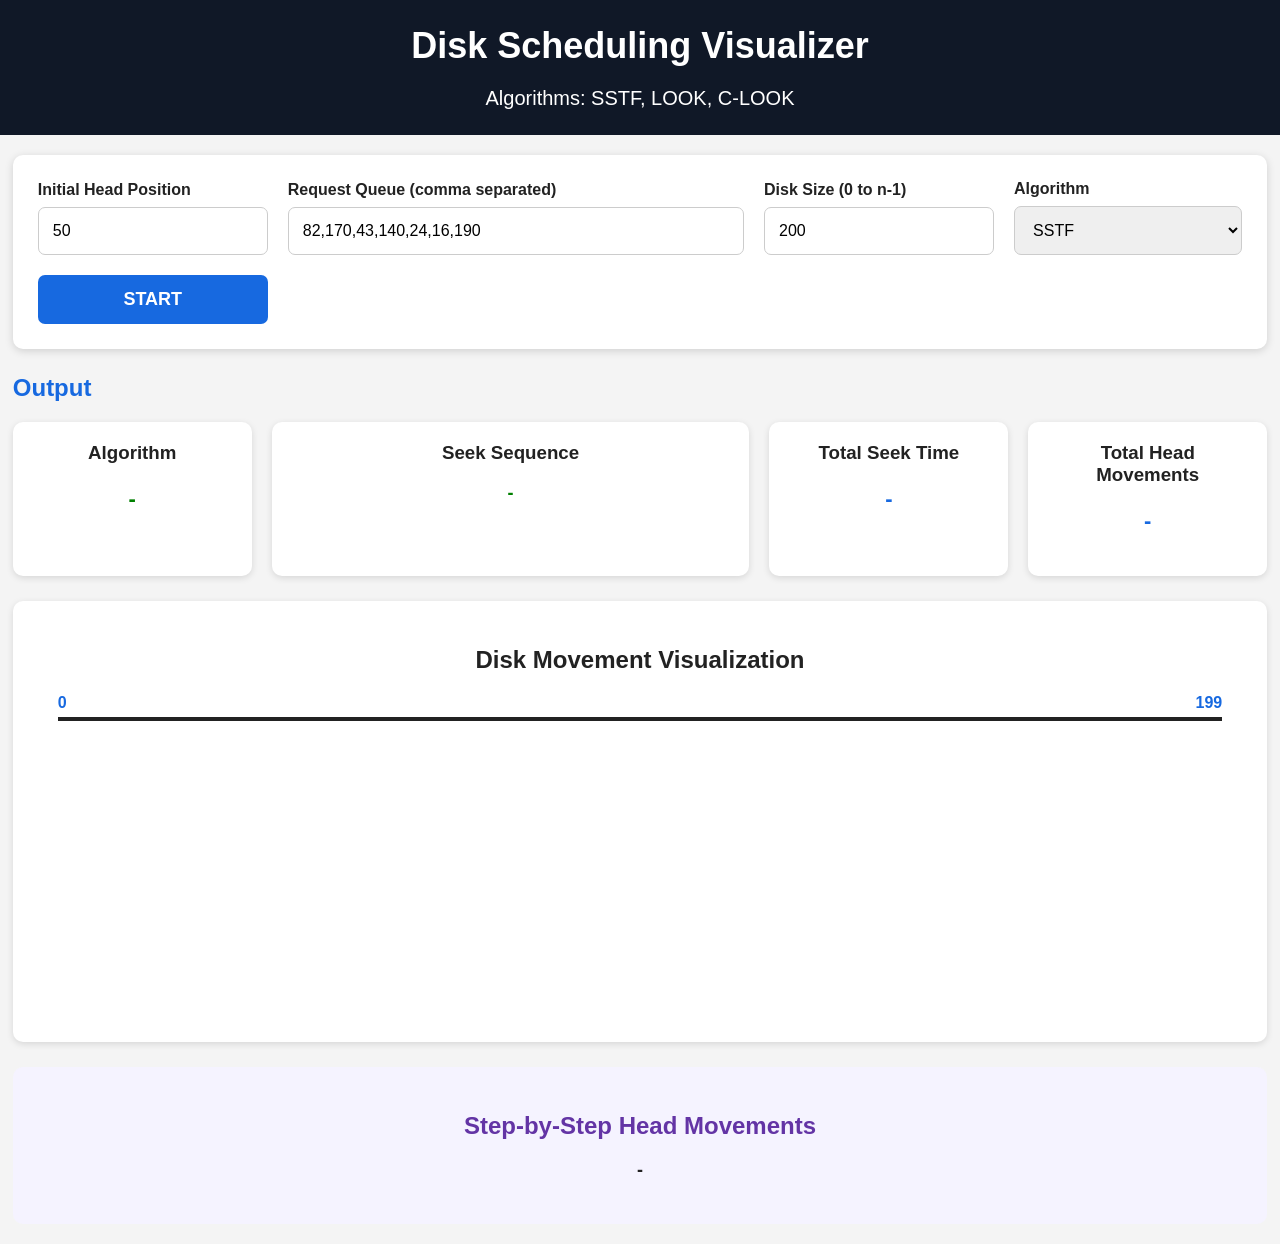
==== index.html @ 970255e2 "Add files via upload" ====
<!DOCTYPE html>
<html lang="en">
<head>
    <meta charset="UTF-8">
    <meta name="viewport" content="width=device-width, initial-scale=1.0">

    <title>Disk Scheduling Visualizer</title>

    <link rel="stylesheet" href="style.css">
</head>

<body>

    <header>
        <h1>Disk Scheduling Visualizer</h1>
        <p>Algorithms: SSTF, LOOK, C-LOOK</p>
    </header>

    <div class="container">

        <section class="input-box">

            <div class="input-group">
                <label>Initial Head Position</label>
                <input type="number" id="head" value="50">
            </div>

            <div class="input-group">
                <label>Request Queue (comma separated)</label>
                <input type="text" id="requests"
                       value="82,170,43,140,24,16,190">
            </div>

            <div class="input-group">
                <label>Disk Size (0 to n-1)</label>
                <input type="number" id="diskSize" value="200">
            </div>

            <div class="input-group">
                <label>Algorithm</label>
                <select id="algorithm">
                    <option value="SSTF">SSTF</option>
                    <option value="LOOK">LOOK</option>
                    <option value="CLOOK">C-LOOK</option>
                </select>
            </div>

            <button id="startBtn">START</button>

        </section>


        <section class="output">

            <h2>Output</h2>

            <div class="result-cards">

                <div class="card">
                    <h3>Algorithm</h3>
                    <p id="algorithmResult">-</p>
                </div>

                <div class="card sequence-card">
                    <h3>Seek Sequence</h3>
                    <p id="sequenceResult">-</p>
                </div>

                <div class="card">
                    <h3>Total Seek Time</h3>
                    <p id="seekTimeResult">-</p>
                </div>

                <div class="card">
                    <h3>Total Head Movements</h3>
                    <p id="movementResult">-</p>
                </div>

            </div>


            <div class="visualization">

                <h2>Disk Movement Visualization</h2>

                <div class="disk-scale">
                    <span>0</span>
                    <span id="diskMax">199</span>
                </div>

                <div id="diskTrack">
                </div>

            </div>


            <div class="steps">

                <h2>Step-by-Step Head Movements</h2>

                <p id="stepsResult">-</p>

                <h3 id="totalText"></h3>

            </div>

        </section>

    </div>

    <script src="script.js"></script>

</body>
</html>
---- style.css ----
* {
    box-sizing: border-box;
}

body {
    margin: 0;
    font-family: Arial, sans-serif;
    background: #f4f4f4;
    color: #222;
}

header {
    background: #101827;
    color: white;
    text-align: center;
    padding: 25px;
}

header h1 {
    margin: 0;
    font-size: 36px;
}

header p {
    font-size: 20px;
    margin-bottom: 0;
}

.container {
    width: 98%;
    margin: 20px auto;
}

.input-box {
    background: white;
    padding: 25px;
    border-radius: 10px;
    box-shadow: 0 2px 8px rgba(0,0,0,0.15);

    display: grid;
    grid-template-columns: 1fr 2fr 1fr 1fr;
    gap: 20px;
    align-items: end;
}

.input-group {
    display: flex;
    flex-direction: column;
}

.input-group label {
    font-weight: bold;
    margin-bottom: 8px;
}

input,
select {
    padding: 14px;
    font-size: 16px;
    border: 1px solid #ccc;
    border-radius: 7px;
}

#startBtn {
    padding: 14px;
    background: #1769e0;
    color: white;
    border: none;
    border-radius: 7px;
    font-size: 18px;
    font-weight: bold;
    cursor: pointer;
}

#startBtn:hover {
    background: #0d55bd;
}

.output {
    margin-top: 25px;
}

.output > h2 {
    color: #1769e0;
}

.result-cards {
    display: grid;
    grid-template-columns: 1fr 2fr 1fr 1fr;
    gap: 20px;
}

.card {
    background: white;
    padding: 20px;
    min-height: 110px;
    border-radius: 10px;
    text-align: center;
    box-shadow: 0 2px 7px rgba(0,0,0,0.12);
}

.card h3 {
    margin-top: 0;
}

.card p {
    font-size: 22px;
    font-weight: bold;
}

#algorithmResult {
    color: green;
}

#seekTimeResult,
#movementResult {
    color: #1769e0;
}

.sequence-card p {
    color: green;
    font-size: 18px;
}

.visualization {
    margin-top: 25px;
    background: white;
    padding: 25px;
    border-radius: 10px;
    box-shadow: 0 2px 7px rgba(0,0,0,0.12);
}

.visualization h2 {
    text-align: center;
}

.disk-scale {
    display: flex;
    justify-content: space-between;
    font-weight: bold;
    color: #1769e0;
    margin: 20px 20px 5px;
}

#diskTrack {
    height: 300px;
    margin: 0 20px;
    position: relative;
    border-top: 4px solid #222;
}

.disk-point {
    position: absolute;
    width: 14px;
    height: 14px;
    background: #d62828;
    border-radius: 50%;
    transform: translateX(-50%);
}

.disk-label {
    position: absolute;
    transform: translateX(-50%);
    font-weight: bold;
}

.head-point {
    width: 18px;
    height: 18px;
    background: green;
    border: 3px solid white;
    box-shadow: 0 0 0 2px green;
}

.steps {
    margin-top: 25px;
    padding: 25px;
    background: #f5f3ff;
    border-radius: 10px;
    text-align: center;
}

.steps h2 {
    color: #6334a5;
}

#stepsResult {
    font-size: 18px;
    font-weight: bold;
}

#totalText {
    color: #6334a5;
}

@media (max-width: 900px) {

    .input-box,
    .result-cards {
        grid-template-columns: 1fr;
    }

}
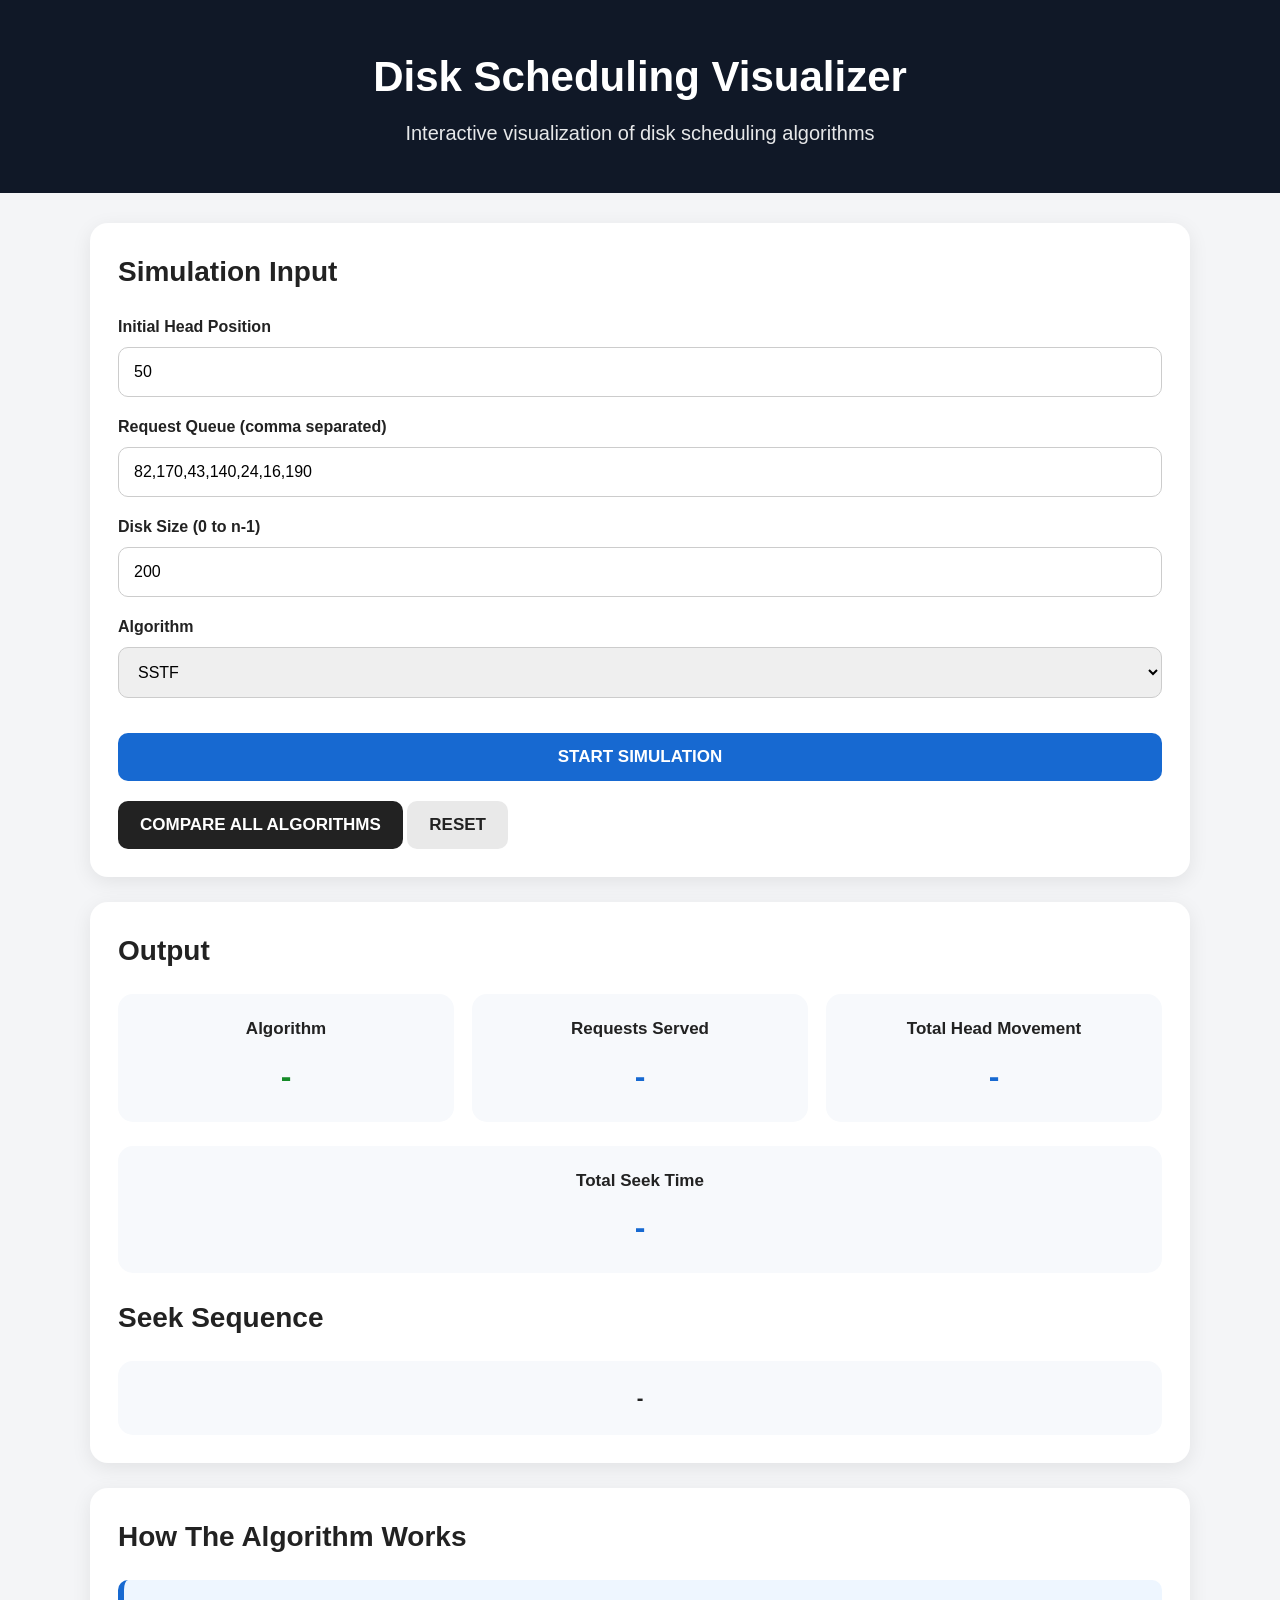
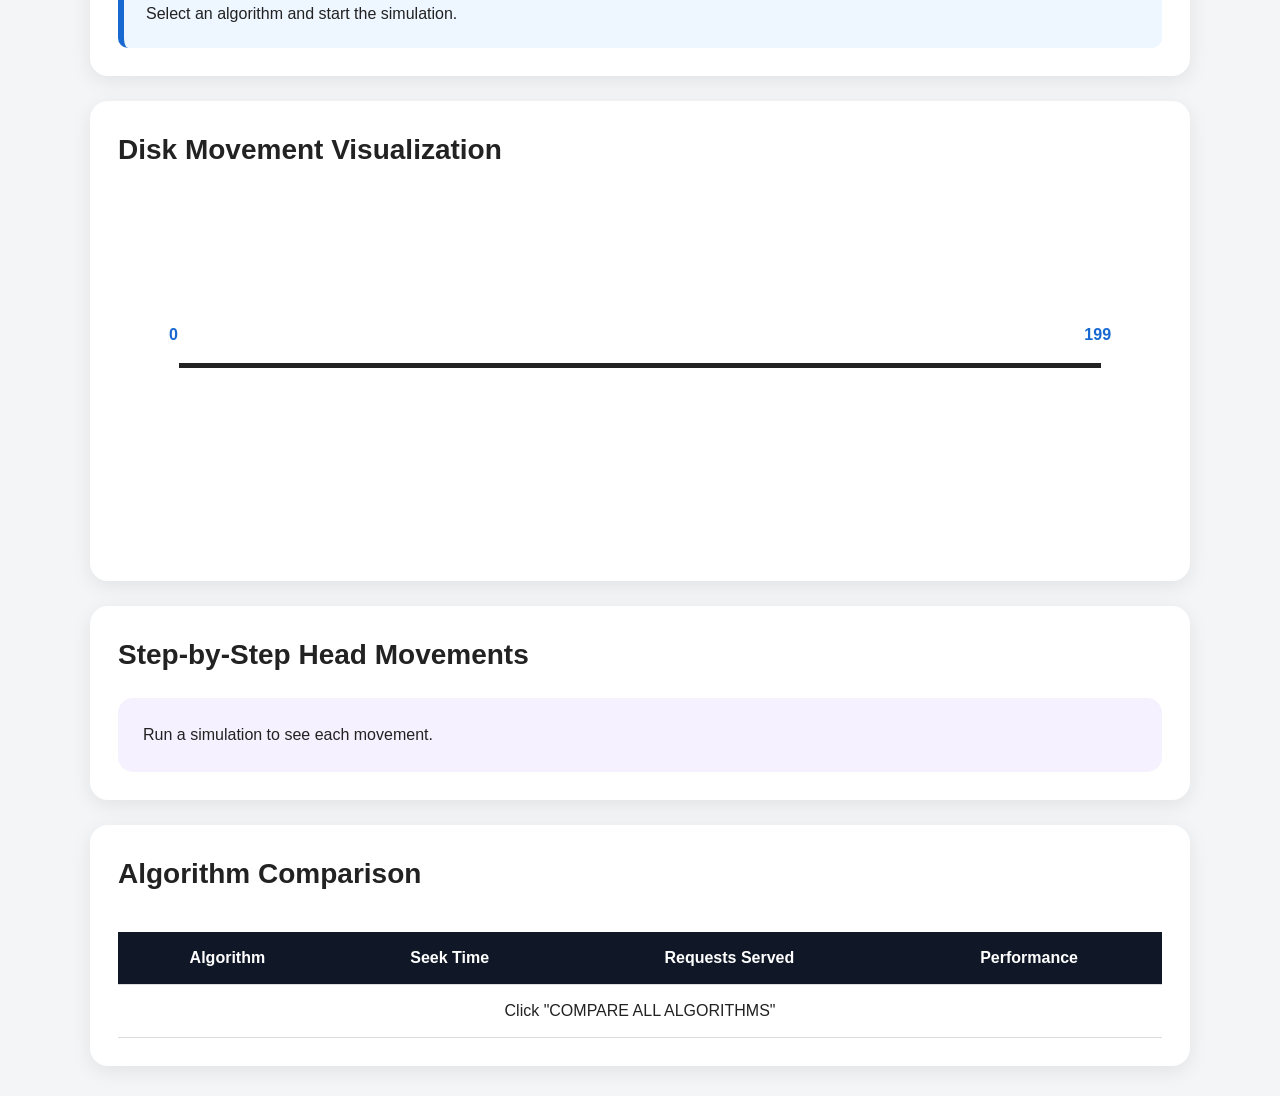
==== commit 65b082df: "Add files via upload" ====
--- a/index.html
+++ b/index.html
@@ -1,114 +1,1812 @@
 <!DOCTYPE html>
 <html lang="en">
 <head>
-    <meta charset="UTF-8">
-    <meta name="viewport" content="width=device-width, initial-scale=1.0">
-
-    <title>Disk Scheduling Visualizer</title>
-
-    <link rel="stylesheet" href="style.css">
+<meta charset="UTF-8">
+<meta name="viewport" content="width=device-width, initial-scale=1.0">
+
+<title>Disk Scheduling Visualizer</title>
+
+<style>
+
+* {
+    box-sizing: border-box;
+    margin: 0;
+    padding: 0;
+}
+
+body {
+    font-family: Arial, Helvetica, sans-serif;
+    background: #f4f5f7;
+    color: #222;
+    line-height: 1.5;
+}
+
+header {
+    background: #101827;
+    color: white;
+    text-align: center;
+    padding: 45px 20px;
+}
+
+header h1 {
+    font-size: 42px;
+    margin-bottom: 10px;
+}
+
+header p {
+    font-size: 20px;
+    opacity: 0.9;
+}
+
+.container {
+    width: 92%;
+    max-width: 1100px;
+    margin: 30px auto;
+}
+
+.card {
+    background: white;
+    border-radius: 18px;
+    padding: 28px;
+    margin-bottom: 25px;
+    box-shadow: 0 5px 20px rgba(0,0,0,0.08);
+}
+
+.card h2 {
+    margin-bottom: 22px;
+    font-size: 28px;
+}
+
+label {
+    display: block;
+    font-weight: bold;
+    margin: 18px 0 8px;
+}
+
+input,
+select {
+    width: 100%;
+    padding: 15px;
+    border: 1px solid #ccc;
+    border-radius: 10px;
+    font-size: 16px;
+    outline: none;
+}
+
+input:focus,
+select:focus {
+    border-color: #1769d1;
+}
+
+button {
+    border: none;
+    border-radius: 10px;
+    padding: 14px 22px;
+    font-size: 17px;
+    font-weight: bold;
+    cursor: pointer;
+    margin-top: 20px;
+}
+
+.primary {
+    background: #1769d1;
+    color: white;
+    width: 100%;
+}
+
+.secondary {
+    background: #222;
+    color: white;
+}
+
+.reset {
+    background: #e9e9e9;
+    color: #222;
+}
+
+button:hover {
+    opacity: 0.9;
+}
+
+.direction-box {
+    background: #f4f7fb;
+    padding: 18px;
+    border-radius: 12px;
+    margin-top: 18px;
+}
+
+.direction-box label {
+    display: inline-block;
+    margin: 8px 15px 0 0;
+    font-weight: normal;
+}
+
+.direction-box input {
+    width: auto;
+    margin-right: 5px;
+}
+
+.hidden {
+    display: none;
+}
+
+.error {
+    color: #d62828;
+    margin-top: 15px;
+    font-weight: bold;
+}
+
+/* OUTPUT */
+
+.output-grid {
+    display: grid;
+    grid-template-columns: repeat(3, 1fr);
+    gap: 18px;
+}
+
+.metric {
+    background: #f7f9fc;
+    border-radius: 15px;
+    padding: 22px;
+    text-align: center;
+}
+
+.metric h3 {
+    font-size: 17px;
+    margin-bottom: 10px;
+}
+
+.metric .value {
+    font-size: 32px;
+    font-weight: bold;
+    color: #1769d1;
+}
+
+.algorithm-name {
+    color: #168b28 !important;
+}
+
+/* SEEK SEQUENCE */
+
+.sequence {
+    background: #f7f9fc;
+    border-radius: 15px;
+    padding: 22px;
+    font-size: 20px;
+    font-weight: bold;
+    text-align: center;
+    overflow-x: auto;
+}
+
+/* TIMELINE */
+
+.timeline-wrapper {
+    overflow-x: auto;
+    padding: 25px 10px;
+}
+
+.timeline {
+    position: relative;
+    min-width: 750px;
+    height: 310px;
+}
+
+.axis {
+    position: absolute;
+    left: 5%;
+    right: 5%;
+    top: 145px;
+    height: 5px;
+    background: #222;
+}
+
+.axis-label {
+    position: absolute;
+    top: 105px;
+    font-weight: bold;
+    color: #1769d1;
+}
+
+.axis-start {
+    left: 4%;
+}
+
+.axis-end {
+    right: 4%;
+}
+
+.path {
+    position: absolute;
+    left: 5%;
+    right: 5%;
+    top: 145px;
+    height: 5px;
+    pointer-events: none;
+}
+
+.request-dot {
+    position: absolute;
+    width: 18px;
+    height: 18px;
+    background: #dc3030;
+    border-radius: 50%;
+    transform: translate(-50%, -50%);
+    top: 145px;
+    z-index: 3;
+}
+
+.start-dot {
+    position: absolute;
+    width: 25px;
+    height: 25px;
+    border: 5px solid #168b28;
+    background: white;
+    border-radius: 50%;
+    transform: translate(-50%, -50%);
+    top: 145px;
+    z-index: 5;
+}
+
+.dot-label {
+    position: absolute;
+    transform: translateX(-50%);
+    top: 175px;
+    font-weight: bold;
+}
+
+.path-line {
+    position: absolute;
+    height: 4px;
+    background: #168b28;
+    transform-origin: left center;
+    z-index: 2;
+}
+
+/* STEP BY STEP */
+
+.steps {
+    background: #f5f1ff;
+    border-radius: 15px;
+    padding: 25px;
+}
+
+.step {
+    padding: 12px 0;
+    font-size: 18px;
+    border-bottom: 1px solid #ddd;
+}
+
+.total {
+    margin-top: 20px;
+    font-size: 24px;
+    font-weight: bold;
+    color: #673ab7;
+}
+
+/* EXPLANATION */
+
+.explanation {
+    background: #eef6ff;
+    border-left: 6px solid #1769d1;
+    padding: 22px;
+    border-radius: 10px;
+}
+
+.explanation h3 {
+    margin-bottom: 10px;
+}
+
+/* COMPARISON */
+
+.comparison {
+    overflow-x: auto;
+}
+
+table {
+    width: 100%;
+    border-collapse: collapse;
+    margin-top: 15px;
+}
+
+th,
+td {
+    padding: 14px;
+    border-bottom: 1px solid #ddd;
+    text-align: center;
+}
+
+th {
+    background: #101827;
+    color: white;
+}
+
+.best {
+    background: #e8f8ea;
+    font-weight: bold;
+}
+
+.best-badge {
+    display: inline-block;
+    background: #168b28;
+    color: white;
+    padding: 8px 15px;
+    border-radius: 20px;
+    margin-top: 18px;
+    font-weight: bold;
+}
+
+/* RESPONSIVE */
+
+@media(max-width: 700px) {
+
+    header h1 {
+        font-size: 32px;
+    }
+
+    header p {
+        font-size: 17px;
+    }
+
+    .card {
+        padding: 20px;
+    }
+
+    .output-grid {
+        grid-template-columns: 1fr;
+    }
+
+    .metric .value {
+        font-size: 28px;
+    }
+}
+
+</style>
 </head>
 
 <body>
 
-    <header>
-        <h1>Disk Scheduling Visualizer</h1>
-        <p>Algorithms: SSTF, LOOK, C-LOOK</p>
-    </header>
-
-    <div class="container">
-
-        <section class="input-box">
-
-            <div class="input-group">
-                <label>Initial Head Position</label>
-                <input type="number" id="head" value="50">
+<header>
+
+    <h1>Disk Scheduling Visualizer</h1>
+
+    <p>
+        Interactive visualization of disk scheduling algorithms
+    </p>
+
+</header>
+
+
+<div class="container">
+
+    <!-- INPUT -->
+
+    <div class="card">
+
+        <h2>Simulation Input</h2>
+
+        <label for="head">
+            Initial Head Position
+        </label>
+
+        <input
+            type="number"
+            id="head"
+            value="50"
+            min="0"
+        >
+
+
+        <label for="queue">
+            Request Queue (comma separated)
+        </label>
+
+        <input
+            type="text"
+            id="queue"
+            value="82,170,43,140,24,16,190"
+        >
+
+
+        <label for="diskSize">
+            Disk Size (0 to n-1)
+        </label>
+
+        <input
+            type="number"
+            id="diskSize"
+            value="200"
+            min="2"
+        >
+
+
+        <label for="algorithm">
+            Algorithm
+        </label>
+
+        <select id="algorithm">
+
+            <option value="SSTF">
+                SSTF
+            </option>
+
+            <option value="LOOK">
+                LOOK
+            </option>
+
+            <option value="C-LOOK">
+                C-LOOK
+            </option>
+
+        </select>
+
+
+        <div
+            class="direction-box hidden"
+            id="directionBox"
+        >
+
+            <strong>
+                Initial Direction
+            </strong>
+
+            <br>
+
+            <label>
+                <input
+                    type="radio"
+                    name="direction"
+                    value="right"
+                    checked
+                >
+
+                Right → Higher cylinders
+            </label>
+
+
+            <label>
+                <input
+                    type="radio"
+                    name="direction"
+                    value="left"
+                >
+
+                Left ← Lower cylinders
+            </label>
+
+        </div>
+
+
+        <div
+            id="error"
+            class="error"
+        ></div>
+
+
+        <button
+            class="primary"
+            onclick="startSimulation()"
+        >
+            START SIMULATION
+        </button>
+
+
+        <button
+            class="secondary"
+            onclick="compareAlgorithms()"
+        >
+            COMPARE ALL ALGORITHMS
+        </button>
+
+
+        <button
+            class="reset"
+            onclick="resetPage()"
+        >
+            RESET
+        </button>
+
+    </div>
+
+
+    <!-- OUTPUT -->
+
+    <div
+        class="card"
+        id="outputSection"
+    >
+
+        <h2>Output</h2>
+
+
+        <div class="output-grid">
+
+            <div class="metric">
+
+                <h3>Algorithm</h3>
+
+                <div
+                    class="value algorithm-name"
+                    id="outputAlgorithm"
+                >
+                    -
+                </div>
+
             </div>
 
-            <div class="input-group">
-                <label>Request Queue (comma separated)</label>
-                <input type="text" id="requests"
-                       value="82,170,43,140,24,16,190">
+
+            <div class="metric">
+
+                <h3>Requests Served</h3>
+
+                <div
+                    class="value"
+                    id="requestsServed"
+                >
+                    -
+                </div>
+
             </div>
 
-            <div class="input-group">
-                <label>Disk Size (0 to n-1)</label>
-                <input type="number" id="diskSize" value="200">
+
+            <div class="metric">
+
+                <h3>Total Head Movement</h3>
+
+                <div
+                    class="value"
+                    id="totalMovement"
+                >
+                    -
+                </div>
+
             </div>
 
-            <div class="input-group">
-                <label>Algorithm</label>
-                <select id="algorithm">
-                    <option value="SSTF">SSTF</option>
-                    <option value="LOOK">LOOK</option>
-                    <option value="CLOOK">C-LOOK</option>
-                </select>
+        </div>
+
+
+        <br>
+
+
+        <div class="metric">
+
+            <h3>Total Seek Time</h3>
+
+            <div
+                class="value"
+                id="seekTime"
+            >
+                -
             </div>
 
-            <button id="startBtn">START</button>
-
-        </section>
-
-
-        <section class="output">
-
-            <h2>Output</h2>
-
-            <div class="result-cards">
-
-                <div class="card">
-                    <h3>Algorithm</h3>
-                    <p id="algorithmResult">-</p>
+        </div>
+
+        <br>
+
+
+        <h2>Seek Sequence</h2>
+
+        <div
+            class="sequence"
+            id="sequence"
+        >
+            -
+        </div>
+
+    </div>
+
+
+    <!-- EXPLANATION -->
+
+    <div
+        class="card"
+        id="explanationCard"
+    >
+
+        <h2>How The Algorithm Works</h2>
+
+        <div
+            class="explanation"
+            id="explanation"
+        >
+            Select an algorithm and start the simulation.
+        </div>
+
+    </div>
+
+
+    <!-- VISUALIZATION -->
+
+    <div class="card">
+
+        <h2>
+            Disk Movement Visualization
+        </h2>
+
+        <div class="timeline-wrapper">
+
+            <div
+                class="timeline"
+                id="timeline"
+            >
+
+                <div class="axis"></div>
+
+                <div
+                    class="axis-label axis-start"
+                    id="axisStart"
+                >
+                    0
                 </div>
 
-                <div class="card sequence-card">
-                    <h3>Seek Sequence</h3>
-                    <p id="sequenceResult">-</p>
+                <div
+                    class="axis-label axis-end"
+                    id="axisEnd"
+                >
+                    199
                 </div>
 
-                <div class="card">
-                    <h3>Total Seek Time</h3>
-                    <p id="seekTimeResult">-</p>
-                </div>
-
-                <div class="card">
-                    <h3>Total Head Movements</h3>
-                    <p id="movementResult">-</p>
-                </div>
-
             </div>
 
-
-            <div class="visualization">
-
-                <h2>Disk Movement Visualization</h2>
-
-                <div class="disk-scale">
-                    <span>0</span>
-                    <span id="diskMax">199</span>
-                </div>
-
-                <div id="diskTrack">
-                </div>
+        </div>
+
+    </div>
+
+
+    <!-- STEP BY STEP -->
+
+    <div class="card">
+
+        <h2>
+            Step-by-Step Head Movements
+        </h2>
+
+        <div
+            class="steps"
+            id="steps"
+        >
+            Run a simulation to see each movement.
+        </div>
+
+    </div>
+
+
+    <!-- COMPARISON -->
+
+    <div
+        class="card"
+        id="comparisonSection"
+    >
+
+        <h2>
+            Algorithm Comparison
+        </h2>
+
+        <div class="comparison">
+
+            <table>
+
+                <thead>
+
+                    <tr>
+                        <th>Algorithm</th>
+                        <th>Seek Time</th>
+                        <th>Requests Served</th>
+                        <th>Performance</th>
+                    </tr>
+
+                </thead>
+
+                <tbody id="comparisonBody">
+
+                    <tr>
+                        <td colspan="4">
+                            Click "COMPARE ALL ALGORITHMS"
+                        </td>
+                    </tr>
+
+                </tbody>
+
+            </table>
+
+        </div>
+
+        <div
+            id="bestAlgorithm"
+        ></div>
+
+    </div>
+
+</div>
+
+
+<script>
+
+/* =====================================================
+   INPUT HELPERS
+===================================================== */
+
+const algorithmSelect =
+    document.getElementById("algorithm");
+
+const directionBox =
+    document.getElementById("directionBox");
+
+
+algorithmSelect.addEventListener(
+    "change",
+    function() {
+
+        if (
+            this.value === "LOOK" ||
+            this.value === "C-LOOK"
+        ) {
+
+            directionBox.classList.remove("hidden");
+
+        } else {
+
+            directionBox.classList.add("hidden");
+
+        }
+
+    }
+);
+
+
+/* =====================================================
+   GET DIRECTION
+===================================================== */
+
+function getDirection() {
+
+    const selected =
+        document.querySelector(
+            'input[name="direction"]:checked'
+        );
+
+    return selected
+        ? selected.value
+        : "right";
+}
+
+
+/* =====================================================
+   VALIDATE INPUT
+===================================================== */
+
+function getInput() {
+
+    const head =
+        Number(document.getElementById("head").value);
+
+    const diskSize =
+        Number(document.getElementById("diskSize").value);
+
+    const queueText =
+        document.getElementById("queue").value.trim();
+
+
+    if (
+        !Number.isInteger(head) ||
+        head < 0
+    ) {
+
+        throw new Error(
+            "Initial head position must be a valid number."
+        );
+
+    }
+
+
+    if (
+        !Number.isInteger(diskSize) ||
+        diskSize <= 1
+    ) {
+
+        throw new Error(
+            "Disk size must be greater than 1."
+        );
+
+    }
+
+
+    if (head >= diskSize) {
+
+        throw new Error(
+            "Initial head position must be inside the disk."
+        );
+
+    }
+
+
+    if (!queueText) {
+
+        throw new Error(
+            "Please enter at least one request."
+        );
+
+    }
+
+
+    const requests =
+        queueText
+        .split(",")
+        .map(x => Number(x.trim()));
+
+
+    if (
+        requests.length === 0 ||
+        requests.some(
+            x =>
+                !Number.isInteger(x) ||
+                x < 0 ||
+                x >= diskSize
+        )
+    ) {
+
+        throw new Error(
+            "All requests must be integers between 0 and disk size - 1."
+        );
+
+    }
+
+
+    return {
+        head,
+        diskSize,
+        requests
+    };
+
+}
+
+
+/* =====================================================
+   SSTF
+===================================================== */
+
+function sstf(head, requests) {
+
+    let remaining = [...requests];
+
+    let sequence = [head];
+
+    let current = head;
+
+
+    while (remaining.length > 0) {
+
+        let bestIndex = 0;
+
+        let bestDistance =
+            Math.abs(
+                current - remaining[0]
+            );
+
+
+        for (
+            let i = 1;
+            i < remaining.length;
+            i++
+        ) {
+
+            const distance =
+                Math.abs(
+                    current - remaining[i]
+                );
+
+
+            if (distance < bestDistance) {
+
+                bestDistance = distance;
+
+                bestIndex = i;
+
+            }
+
+        }
+
+
+        current =
+            remaining[bestIndex];
+
+        sequence.push(current);
+
+        remaining.splice(
+            bestIndex,
+            1
+        );
+
+    }
+
+
+    return sequence;
+
+}
+
+
+/* =====================================================
+   LOOK
+===================================================== */
+
+function look(head, requests, direction) {
+
+    const lower =
+        requests
+        .filter(x => x < head)
+        .sort((a,b) => a-b);
+
+
+    const higher =
+        requests
+        .filter(x => x >= head)
+        .sort((a,b) => a-b);
+
+
+    let sequence = [head];
+
+
+    if (direction === "right") {
+
+        sequence.push(...higher);
+
+        sequence.push(...lower.reverse());
+
+    } else {
+
+        sequence.push(...lower.reverse());
+
+        sequence.push(...higher);
+
+    }
+
+
+    return sequence;
+
+}
+
+
+/* =====================================================
+   C-LOOK
+===================================================== */
+
+function clook(head, requests, direction) {
+
+    const lower =
+        requests
+        .filter(x => x < head)
+        .sort((a,b) => a-b);
+
+
+    const higher =
+        requests
+        .filter(x => x >= head)
+        .sort((a,b) => a-b);
+
+
+    let sequence = [head];
+
+
+    if (direction === "right") {
+
+        sequence.push(...higher);
+
+        /*
+            Circular jump from the highest
+            request to the lowest request.
+        */
+
+        sequence.push(...lower);
+
+    } else {
+
+        sequence.push(...lower.reverse());
+
+        /*
+            Circular jump from the lowest
+            request to the highest request.
+        */
+
+        sequence.push(...higher.reverse());
+
+    }
+
+
+    return sequence;
+
+}
+
+
+/* =====================================================
+   CALCULATE MOVEMENT
+===================================================== */
+
+function calculateMovement(sequence) {
+
+    let total = 0;
+
+    let movements = [];
+
+
+    for (
+        let i = 1;
+        i < sequence.length;
+        i++
+    ) {
+
+        const from =
+            sequence[i - 1];
+
+        const to =
+            sequence[i];
+
+        const distance =
+            Math.abs(to - from);
+
+
+        total += distance;
+
+
+        movements.push({
+
+            from,
+            to,
+            distance
+
+        });
+
+    }
+
+
+    return {
+        total,
+        movements
+    };
+
+}
+
+
+/* =====================================================
+   RUN SELECTED ALGORITHM
+===================================================== */
+
+function runAlgorithm(
+    algorithm,
+    head,
+    requests,
+    direction
+) {
+
+    let sequence;
+
+
+    if (algorithm === "SSTF") {
+
+        sequence =
+            sstf(
+                head,
+                requests
+            );
+
+    }
+
+    else if (algorithm === "LOOK") {
+
+        sequence =
+            look(
+                head,
+                requests,
+                direction
+            );
+
+    }
+
+    else {
+
+        sequence =
+            clook(
+                head,
+                requests,
+                direction
+            );
+
+    }
+
+
+    const result =
+        calculateMovement(sequence);
+
+
+    return {
+
+        algorithm,
+        sequence,
+        total: result.total,
+        movements: result.movements
+
+    };
+
+}
+
+
+/* =====================================================
+   START SIMULATION
+===================================================== */
+
+function startSimulation() {
+
+    const error =
+        document.getElementById("error");
+
+    error.textContent = "";
+
+
+    try {
+
+        const input =
+            getInput();
+
+
+        const algorithm =
+            algorithmSelect.value;
+
+
+        const direction =
+            getDirection();
+
+
+        const result =
+            runAlgorithm(
+                algorithm,
+                input.head,
+                input.requests,
+                direction
+            );
+
+
+        displayResult(
+            result,
+            input.diskSize
+        );
+
+    }
+
+    catch (err) {
+
+        error.textContent =
+            err.message;
+
+    }
+
+}
+
+
+/* =====================================================
+   DISPLAY RESULT
+===================================================== */
+
+function displayResult(
+    result,
+    diskSize
+) {
+
+    document.getElementById(
+        "outputAlgorithm"
+    ).textContent =
+        result.algorithm;
+
+
+    document.getElementById(
+        "requestsServed"
+    ).textContent =
+        result.sequence.length - 1;
+
+
+    document.getElementById(
+        "totalMovement"
+    ).textContent =
+        result.total + " cylinders";
+
+
+    document.getElementById(
+        "seekTime"
+    ).textContent =
+        result.total + " cylinders";
+
+
+    document.getElementById(
+        "sequence"
+    ).textContent =
+        result.sequence.join(" → ");
+
+
+    displayExplanation(
+        result.algorithm
+    );
+
+
+    displayTimeline(
+        result.sequence,
+        diskSize
+    );
+
+
+    displaySteps(
+        result.movements,
+        result.total
+    );
+
+}
+
+
+/* =====================================================
+   EXPLANATION
+===================================================== */
+
+function displayExplanation(
+    algorithm
+) {
+
+    const box =
+        document.getElementById(
+            "explanation"
+        );
+
+
+    if (algorithm === "SSTF") {
+
+        box.innerHTML = `
+            <h3>Shortest Seek Time First (SSTF)</h3>
+
+            <p>
+                SSTF selects the pending disk request
+                that is closest to the current head position.
+                This can reduce total seek time, although
+                requests that are farther away may wait longer.
+            </p>
+        `;
+
+    }
+
+    else if (algorithm === "LOOK") {
+
+        box.innerHTML = `
+            <h3>LOOK</h3>
+
+            <p>
+                LOOK moves the disk head in the selected
+                direction and services all requests in that
+                direction. Unlike SCAN, it does not travel
+                all the way to the physical end of the disk.
+                It reverses when there are no more requests
+                in the current direction.
+            </p>
+        `;
+
+    }
+
+    else {
+
+        box.innerHTML = `
+            <h3>C-LOOK</h3>
+
+            <p>
+                C-LOOK services requests in one direction.
+                After reaching the last request in that
+                direction, the head jumps to the request at
+                the opposite end and continues in the same
+                direction.
+            </p>
+        `;
+
+    }
+
+}
+
+
+/* =====================================================
+   TIMELINE
+===================================================== */
+
+function displayTimeline(
+    sequence,
+    diskSize
+) {
+
+    const timeline =
+        document.getElementById(
+            "timeline"
+        );
+
+
+    timeline.innerHTML = `
+        <div class="axis"></div>
+
+        <div
+            class="axis-label axis-start"
+        >
+            0
+        </div>
+
+        <div
+            class="axis-label axis-end"
+        >
+            ${diskSize - 1}
+        </div>
+    `;
+
+
+    const start =
+        sequence[0];
+
+
+    /*
+        Convert cylinder number into
+        percentage position on timeline.
+    */
+
+    function position(value) {
+
+        return (
+            5 +
+            (
+                value /
+                (diskSize - 1)
+            ) * 90
+        );
+
+    }
+
+
+    /* Draw request points */
+
+    sequence.forEach(
+        (value, index) => {
+
+            const dot =
+                document.createElement(
+                    "div"
+                );
+
+
+            dot.className =
+                index === 0
+                    ? "start-dot"
+                    : "request-dot";
+
+
+            dot.style.left =
+                position(value) + "%";
+
+
+            timeline.appendChild(dot);
+
+
+            const label =
+                document.createElement(
+                    "div"
+                );
+
+
+            label.className =
+                "dot-label";
+
+
+            label.style.left =
+                position(value) + "%";
+
+
+            label.textContent =
+                value;
+
+
+            timeline.appendChild(label);
+
+        }
+    );
+
+
+    /*
+        Draw movement lines.
+    */
+
+    for (
+        let i = 1;
+        i < sequence.length;
+        i++
+    ) {
+
+        const from =
+            sequence[i - 1];
+
+        const to =
+            sequence[i];
+
+
+        const x1 =
+            position(from);
+
+        const x2 =
+            position(to);
+
+
+        const line =
+            document.createElement(
+                "div"
+            );
+
+
+        line.className =
+            "path-line";
+
+
+        line.style.left =
+            x1 + "%";
+
+
+        line.style.top =
+            "143px";
+
+
+        const width =
+            Math.abs(x2 - x1);
+
+
+        line.style.width =
+            width + "%";
+
+
+        /*
+            If movement is towards the left,
+            shift the line's starting point.
+        */
+
+        if (x2 < x1) {
+
+            line.style.left =
+                x2 + "%";
+
+        }
+
+
+        timeline.appendChild(line);
+
+    }
+
+}
+
+
+/* =====================================================
+   STEP BY STEP
+===================================================== */
+
+function displaySteps(
+    movements,
+    total
+) {
+
+    const steps =
+        document.getElementById(
+            "steps"
+        );
+
+
+    steps.innerHTML = "";
+
+
+    movements.forEach(
+        (movement, index) => {
+
+            const div =
+                document.createElement(
+                    "div"
+                );
+
+
+            div.className =
+                "step";
+
+
+            div.innerHTML = `
+                <strong>
+                    ${index + 1}.
+                </strong>
+
+                ${movement.from}
+                →
+                ${movement.to}
+
+                &nbsp;&nbsp;
+
+                Movement:
+
+                <strong>
+                    |${movement.to} - ${movement.from}|
+                    = ${movement.distance}
+                </strong>
+            `;
+
+
+            steps.appendChild(div);
+
+        }
+    );
+
+
+    const totalDiv =
+        document.createElement(
+            "div"
+        );
+
+
+    totalDiv.className =
+        "total";
+
+
+    totalDiv.innerHTML =
+        `
+        Total Head Movement:
+        ${total} cylinders
+        `;
+
+
+    steps.appendChild(totalDiv);
+
+}
+
+
+/* =====================================================
+   COMPARE ALL ALGORITHMS
+===================================================== */
+
+function compareAlgorithms() {
+
+    const error =
+        document.getElementById("error");
+
+    error.textContent = "";
+
+
+    try {
+
+        const input =
+            getInput();
+
+
+        const direction =
+            getDirection();
+
+
+        const algorithms =
+            [
+                "SSTF",
+                "LOOK",
+                "C-LOOK"
+            ];
+
+
+        const results =
+            algorithms.map(
+                algorithm =>
+                    runAlgorithm(
+                        algorithm,
+                        input.head,
+                        input.requests,
+                        direction
+                    )
+            );
+
+
+        const minimum =
+            Math.min(
+                ...results.map(
+                    x => x.total
+                )
+            );
+
+
+        const body =
+            document.getElementById(
+                "comparisonBody"
+            );
+
+
+        body.innerHTML = "";
+
+
+        results.forEach(
+            result => {
+
+                const row =
+                    document.createElement(
+                        "tr"
+                    );
+
+
+                if (
+                    result.total === minimum
+                ) {
+
+                    row.className =
+                        "best";
+
+                }
+
+
+                const performance =
+                    result.total === minimum
+                        ? "🏆 Best"
+                        : "-";
+
+
+                row.innerHTML = `
+
+                    <td>
+                        ${result.algorithm}
+                    </td>
+
+                    <td>
+                        ${result.total}
+                        cylinders
+                    </td>
+
+                    <td>
+                        ${result.sequence.length - 1}
+                    </td>
+
+                    <td>
+                        ${performance}
+                    </td>
+
+                `;
+
+
+                body.appendChild(row);
+
+            }
+        );
+
+
+        const best =
+            results.filter(
+                x =>
+                    x.total === minimum
+            );
+
+
+        const names =
+            best
+            .map(x => x.algorithm)
+            .join(" & ");
+
+
+        document.getElementById(
+            "bestAlgorithm"
+        ).innerHTML = `
+
+            <div class="best-badge">
+
+                🏆 Best for this request sequence:
+                ${names}
+
+                (${minimum} cylinders)
 
             </div>
 
-
-            <div class="steps">
-
-                <h2>Step-by-Step Head Movements</h2>
-
-                <p id="stepsResult">-</p>
-
-                <h3 id="totalText"></h3>
-
-            </div>
-
-        </section>
-
-    </div>
-
-    <script src="script.js"></script>
+        `;
+
+    }
+
+    catch (err) {
+
+        error.textContent =
+            err.message;
+
+    }
+
+}
+
+
+/* =====================================================
+   RESET
+===================================================== */
+
+function resetPage() {
+
+    document.getElementById(
+        "head"
+    ).value = 50;
+
+
+    document.getElementById(
+        "queue"
+    ).value =
+        "82,170,43,140,24,16,190";
+
+
+    document.getElementById(
+        "diskSize"
+    ).value = 200;
+
+
+    algorithmSelect.value =
+        "SSTF";
+
+
+    directionBox.classList.add(
+        "hidden"
+    );
+
+
+    document.getElementById(
+        "error"
+    ).textContent = "";
+
+
+    document.getElementById(
+        "outputAlgorithm"
+    ).textContent = "-";
+
+
+    document.getElementById(
+        "requestsServed"
+    ).textContent = "-";
+
+
+    document.getElementById(
+        "totalMovement"
+    ).textContent = "-";
+
+
+    document.getElementById(
+        "seekTime"
+    ).textContent = "-";
+
+
+    document.getElementById(
+        "sequence"
+    ).textContent = "-";
+
+
+    document.getElementById(
+        "steps"
+    ).innerHTML =
+        "Run a simulation to see each movement.";
+
+
+    document.getElementById(
+        "explanation"
+    ).innerHTML =
+        "Select an algorithm and start the simulation.";
+
+
+    document.getElementById(
+        "comparisonBody"
+    ).innerHTML = `
+
+        <tr>
+
+            <td colspan="4">
+                Click "COMPARE ALL ALGORITHMS"
+            </td>
+
+        </tr>
+
+    `;
+
+
+    document.getElementById(
+        "bestAlgorithm"
+    ).innerHTML = "";
+
+
+    displayTimeline(
+        [50],
+        200
+    );
+
+}
+
+</script>
 
 </body>
 </html>
